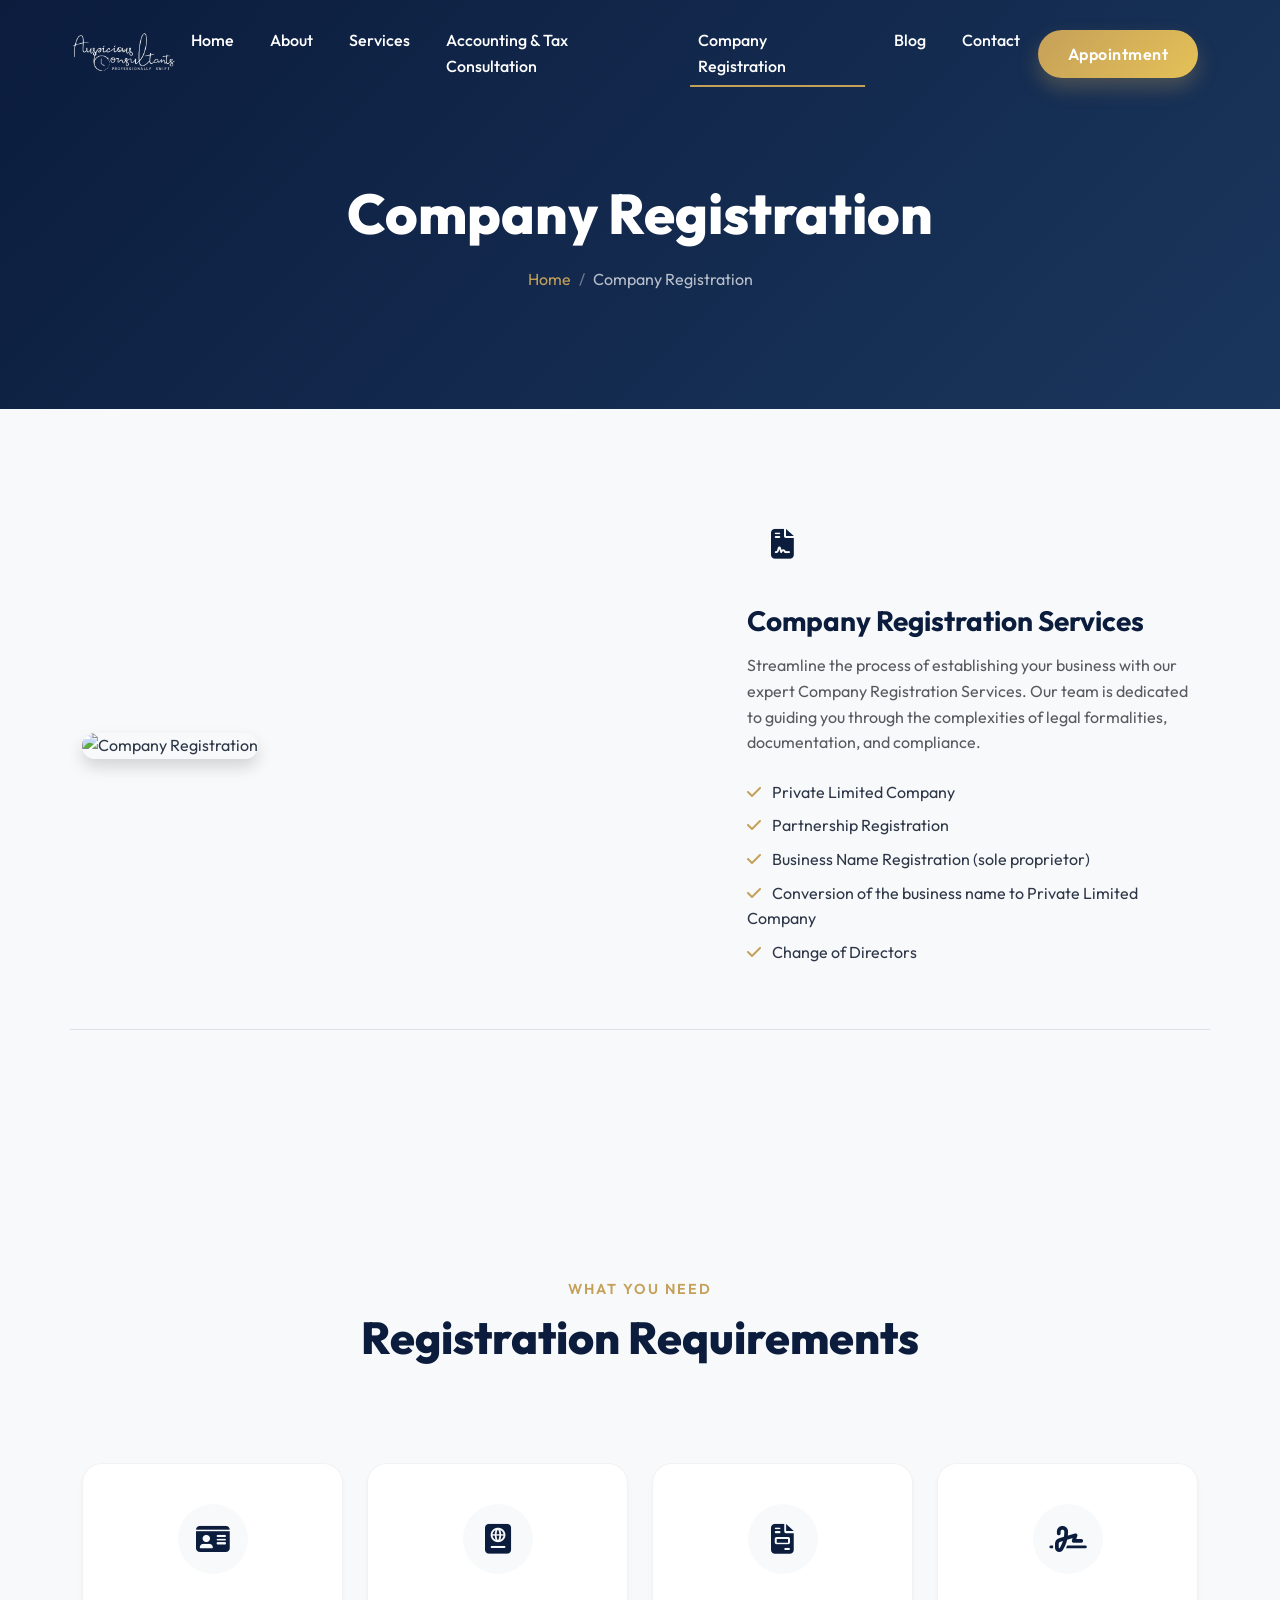
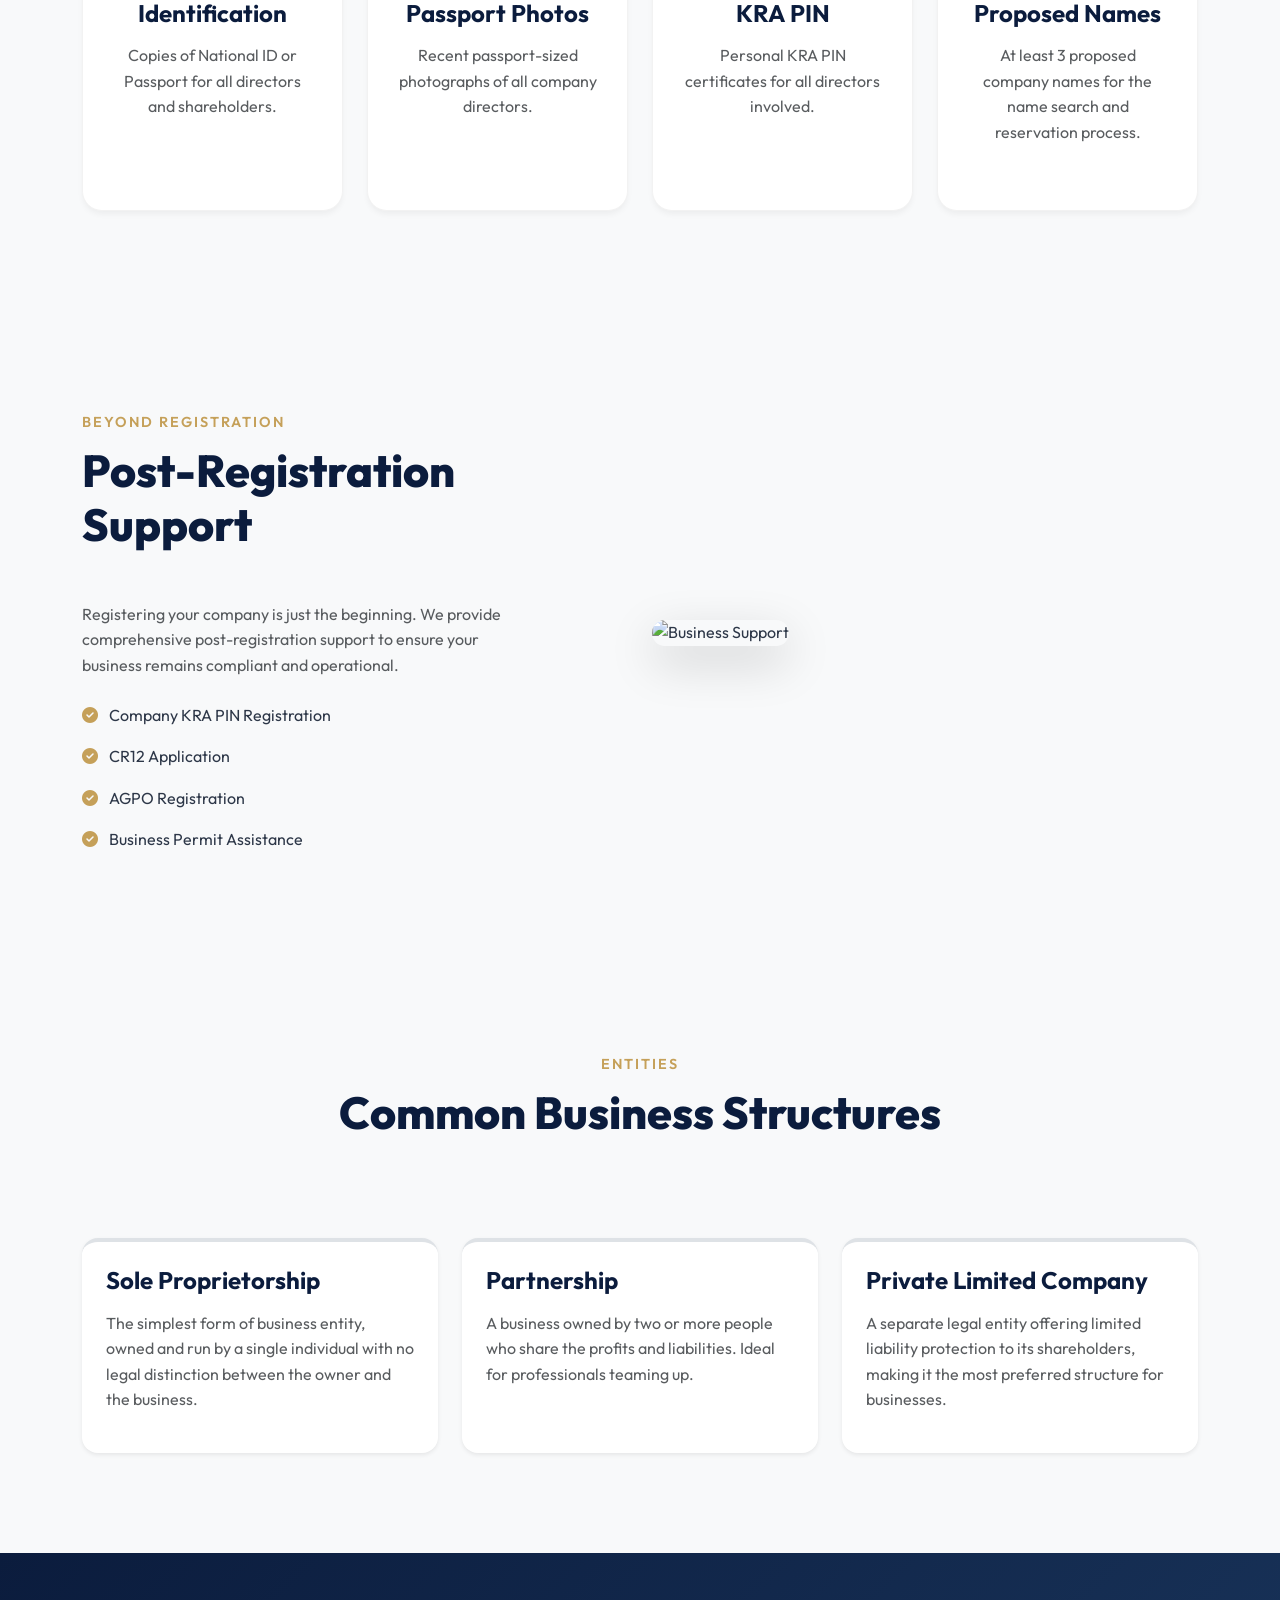
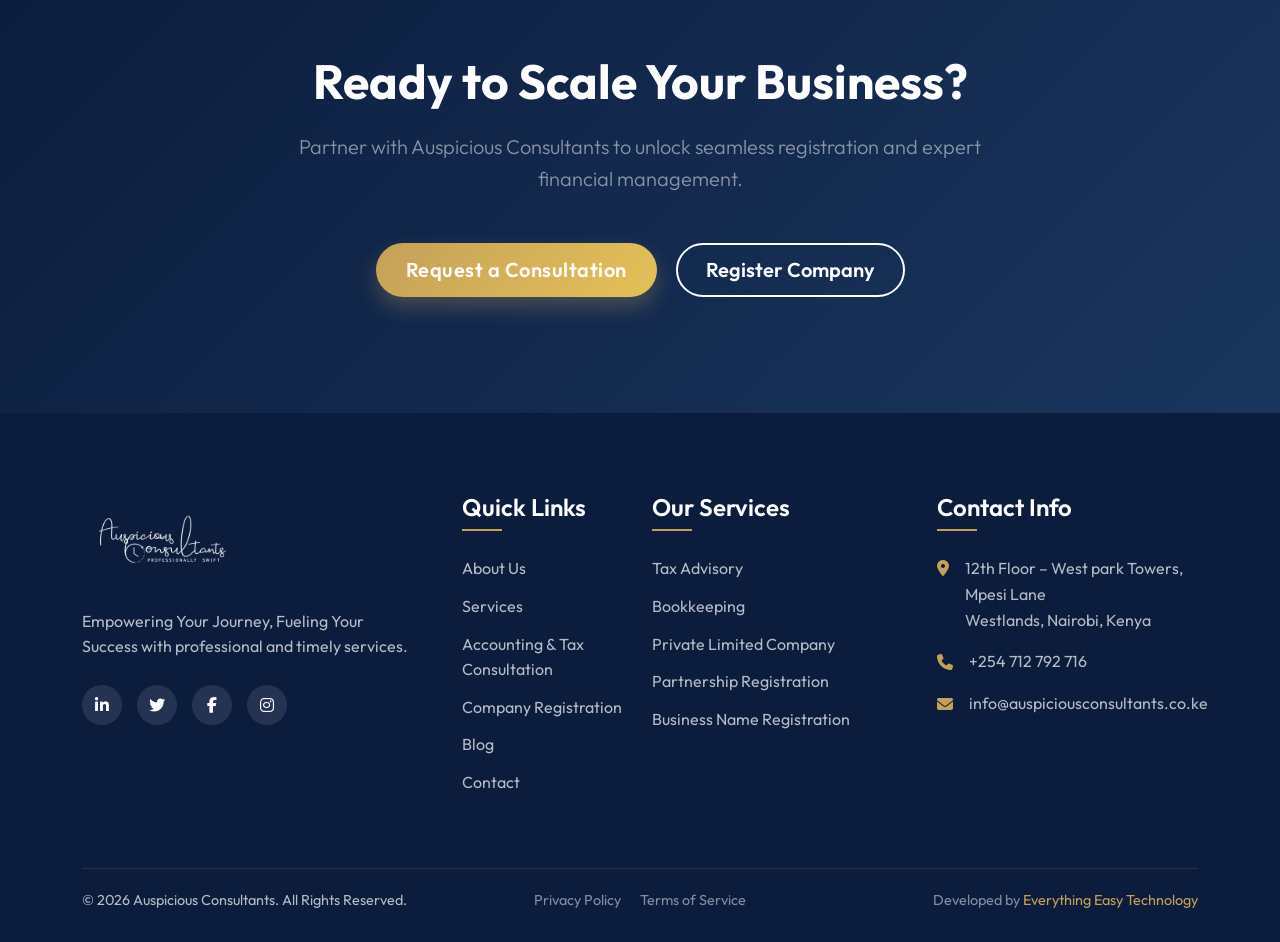
==== company-registration.html @ 60dd3db4 "first commit" ====
﻿<!DOCTYPE html>
<html lang="en">

<head>
    <meta charset="UTF-8">
    <meta name="viewport" content="width=device-width, initial-scale=1.0">
    <title>Company Registration | Auspicious Consultants</title>
    <link href="https://fonts.googleapis.com/css2?family=Outfit:wght@300;400;500;600;700;800&display=swap"
        rel="stylesheet">
    <link href="https://cdn.jsdelivr.net/npm/bootstrap@5.3.0/dist/css/bootstrap.min.css" rel="stylesheet">
    <link rel="stylesheet" href="https://cdnjs.cloudflare.com/ajax/libs/font-awesome/6.4.0/css/all.min.css">
    <link href="https://unpkg.com/aos@2.3.1/dist/aos.css" rel="stylesheet">
    <link rel="stylesheet" href="css/style.css">
</head>

<body>

    <div id="nav-placeholder"></div>

    <!-- Page Header -->
    <section class="page-header">
        <div class="container">
            <h1 data-aos="fade-up">Company Registration</h1>
            <nav aria-label="breadcrumb" data-aos="fade-up" data-aos-delay="100">
                <ol class="breadcrumb">
                    <li class="breadcrumb-item"><a href="index.html">Home</a></li>
                    <li class="breadcrumb-item active" aria-current="page">Company Registration</li>
                </ol>
            </nav>
        </div>
    </section>

    <!-- Registration Services -->
    <section class="section-padding">
        <div class="container">
            <div class="row align-items-center mb-5 pb-5 border-bottom" data-aos="fade-up">
                <div class="col-lg-6">
                    <img src="https://images.unsplash.com/photo-1450101499163-c8848c66ca85?auto=format&fit=crop&q=80&w=1000"
                        class="img-fluid rounded-4 shadow" alt="Company Registration">
                </div>
                <div class="col-lg-5 offset-lg-1 mt-4 mt-lg-0">
                    <div class="service-icon"><i class="fa-solid fa-file-contract"></i></div>
                    <h3 class="mb-3 text-primary-theme">Company Registration Services</h3>
                    <p class="text-muted">Streamline the process of establishing your business with our expert Company
                        Registration Services. Our team is dedicated to guiding you through the complexities of legal
                        formalities, documentation, and compliance.</p>
                    <ul class="list-unstyled mt-4">
                        <li class="mb-2"><i class="fa-solid fa-check text-accent me-2"></i> Private Limited Company</li>
                        <li class="mb-2"><i class="fa-solid fa-check text-accent me-2"></i> Partnership Registration
                        </li>
                        <li class="mb-2"><i class="fa-solid fa-check text-accent me-2"></i> Business Name Registration
                            (sole proprietor)</li>
                        <li class="mb-2"><i class="fa-solid fa-check text-accent me-2"></i> Conversion of the business
                            name to Private Limited Company</li>
                        <li class="mb-2"><i class="fa-solid fa-check text-accent me-2"></i> Change of Directors</li>
                    </ul>
                </div>
            </div>
        </div>
    </section>

    <!-- Registration Requirements -->
    <section class="section-padding bg-light-gray">
        <div class="container">
            <div class="row text-center mb-5" data-aos="fade-up">
                <div class="col-lg-8 mx-auto">
                    <div class="section-title text-center">
                        <span class="section-subtitle">What You Need</span>
                        <h2>Registration Requirements</h2>
                    </div>
                </div>
            </div>
            <div class="row g-4">
                <div class="col-lg-3 col-md-6" data-aos="fade-up" data-aos-delay="100">
                    <div class="service-card text-center">
                        <div class="service-icon mx-auto"><i class="fa-solid fa-id-card"></i></div>
                        <h4>Identification</h4>
                        <p class="text-muted">Copies of National ID or Passport for all directors and shareholders.</p>
                    </div>
                </div>
                <div class="col-lg-3 col-md-6" data-aos="fade-up" data-aos-delay="200">
                    <div class="service-card text-center">
                        <div class="service-icon mx-auto"><i class="fa-solid fa-passport"></i></div>
                        <h4>Passport Photos</h4>
                        <p class="text-muted">Recent passport-sized photographs of all company directors.</p>
                    </div>
                </div>
                <div class="col-lg-3 col-md-6" data-aos="fade-up" data-aos-delay="300">
                    <div class="service-card text-center">
                        <div class="service-icon mx-auto"><i class="fa-solid fa-file-invoice"></i></div>
                        <h4>KRA PIN</h4>
                        <p class="text-muted">Personal KRA PIN certificates for all directors involved.</p>
                    </div>
                </div>
                <div class="col-lg-3 col-md-6" data-aos="fade-up" data-aos-delay="400">
                    <div class="service-card text-center">
                        <div class="service-icon mx-auto"><i class="fa-solid fa-signature"></i></div>
                        <h4>Proposed Names</h4>
                        <p class="text-muted">At least 3 proposed company names for the name search and reservation
                            process.</p>
                    </div>
                </div>
            </div>
        </div>
    </section>

    <!-- Post Registration -->
    <section class="section-padding">
        <div class="container">
            <div class="row align-items-center">
                <div class="col-lg-5 mb-5 mb-lg-0" data-aos="fade-right">
                    <div class="section-title">
                        <span class="section-subtitle">Beyond Registration</span>
                        <h2>Post-Registration Support</h2>
                    </div>
                    <p class="text-muted mb-4">Registering your company is just the beginning. We provide comprehensive
                        post-registration support to ensure your business remains compliant and operational.</p>
                    <ul class="list-unstyled mb-0">
                        <li class="mb-3"><i class="fa-solid fa-check-circle text-accent me-2"></i> Company KRA PIN
                            Registration</li>
                        <li class="mb-3"><i class="fa-solid fa-check-circle text-accent me-2"></i> CR12 Application</li>
                        <li class="mb-3"><i class="fa-solid fa-check-circle text-accent me-2"></i> AGPO Registration
                        </li>
                        <li><i class="fa-solid fa-check-circle text-accent me-2"></i> Business Permit Assistance</li>
                    </ul>
                </div>
                <div class="col-lg-6 offset-lg-1" data-aos="fade-left">
                    <img src="https://images.unsplash.com/photo-1556761175-5973dc0f32e7?auto=format&fit=crop&q=80&w=1000"
                        class="img-fluid rounded-4 shadow-lg" alt="Business Support">
                </div>
            </div>
        </div>
    </section>

    <!-- Business Types -->
    <section class="section-padding bg-light-gray">
        <div class="container">
            <div class="row align-items-center mb-5" data-aos="fade-up">
                <div class="col-lg-8 mx-auto text-center">
                    <div class="section-title">
                        <span class="section-subtitle">Entities</span>
                        <h2>Common Business Structures</h2>
                    </div>
                </div>
            </div>
            <div class="row g-4">
                <div class="col-lg-4 col-md-6" data-aos="fade-up" data-aos-delay="100">
                    <div class="bg-white p-4 rounded-4 shadow-sm h-100 border-top border-4 border-premium">
                        <h4 class="mb-3">Sole Proprietorship</h4>
                        <p class="text-muted">The simplest form of business entity, owned and run by a single individual
                            with no legal distinction between the owner and the business.</p>
                    </div>
                </div>
                <div class="col-lg-4 col-md-6" data-aos="fade-up" data-aos-delay="200">
                    <div class="bg-white p-4 rounded-4 shadow-sm h-100 border-top border-4 border-premium">
                        <h4 class="mb-3">Partnership</h4>
                        <p class="text-muted">A business owned by two or more people who share the profits and
                            liabilities. Ideal for professionals teaming up.</p>
                    </div>
                </div>
                <div class="col-lg-4 col-md-6" data-aos="fade-up" data-aos-delay="300">
                    <div class="bg-white p-4 rounded-4 shadow-sm h-100 border-top border-4 border-premium">
                        <h4 class="mb-3">Private Limited Company</h4>
                        <p class="text-muted">A separate legal entity offering limited liability protection to its
                            shareholders, making it the most preferred structure for businesses.</p>
                    </div>
                </div>
            </div>
        </div>
    </section>

    <!-- Call to Action -->
    <section class="cta-section">
        <div class="container">
            <div class="row justify-content-center">
                <div class="col-lg-8 text-center cta-content" data-aos="zoom-in">
                    <h2>Ready to Scale Your Business?</h2>
                    <p class="lead mb-5 text-white-50">Partner with Auspicious Consultants to unlock seamless
                        registration and expert financial management.</p>
                    <a href="contact.html" class="btn btn-premium btn-lg me-3 mb-3">Request a Consultation</a>
                    <a href="company-registration.html"
                        class="btn btn-outline-premium text-white border-white btn-lg mb-3">Register Company</a>
                </div>
            </div>
        </div>
    </section>

    <div id="footer-placeholder"></div>

    <script src="https://cdn.jsdelivr.net/npm/bootstrap@5.3.0/dist/js/bootstrap.bundle.min.js"></script>
    <script src="https://unpkg.com/aos@2.3.1/dist/aos.js"></script>
    <script src="js/main.js"></script>
</body>

</html>
---- css/style.css ----
:root {
  --primary-color: #0b1c3d; /* Deep Navy Blue */
  --secondary-color: #1a365d;
  --accent-color: #c5a059; /* Premium Gold */
  --accent-hover: #d4af37;
  --text-dark: #2d3748;
  --text-light: #718096;
  --bg-light: #f8f9fa; /* Soft Gray */
  --white: #ffffff;
  --glass-bg: rgba(255, 255, 255, 0.1);
  --glass-border: rgba(255, 255, 255, 0.2);
  --shadow-sm: 0 4px 6px -1px rgba(0, 0, 0, 0.05);
  --shadow-md: 0 10px 25px -5px rgba(0, 0, 0, 0.1);
  --shadow-lg: 0 25px 50px -12px rgba(0, 0, 0, 0.15);
  --transition: all 0.3s cubic-bezier(0.25, 0.8, 0.25, 1);
  --gradient-gold: linear-gradient(135deg, #c5a059 0%, #e5c158 100%);
  --gradient-dark: linear-gradient(135deg, #0b1c3d 0%, #1a365d 100%);
}

body,
html {
  font-family: "Outfit", sans-serif;
  color: var(--text-dark);
  background-color: var(--bg-light);
  line-height: 1.6;
  overflow-x: hidden !important;
  width: 100%;
  position: relative;
}

h1,
h2,
h3,
h4,
h5,
h6 {
  font-weight: 700;
  color: var(--primary-color);
  margin-bottom: 1rem;
}

a {
  text-decoration: none;
  color: var(--primary-color);
  transition: var(--transition);
}

a:hover {
  color: var(--accent-color);
}

/* Utilities */
.text-primary-theme {
  color: var(--primary-color) !important;
}
.text-accent {
  color: var(--accent-color) !important;
}
.bg-primary-theme {
  background-color: var(--primary-color) !important;
}
.bg-accent {
  background-color: var(--accent-color) !important;
}
.bg-light-gray {
  background-color: var(--bg-light) !important;
}
.section-padding {
  padding: 100px 0;
}

/* Buttons */
.btn-premium {
  background: var(--gradient-gold);
  color: var(--white);
  border: none;
  padding: 12px 30px;
  border-radius: 50px;
  font-weight: 600;
  letter-spacing: 0.5px;
  transition: var(--transition);
  box-shadow: 0 10px 20px rgba(197, 160, 89, 0.3);
  position: relative;
  overflow: hidden;
  z-index: 1;
}

.btn-premium::before {
  content: "";
  position: absolute;
  top: 0;
  left: 0;
  right: 0;
  bottom: 0;
  background: linear-gradient(135deg, #e5c158 0%, #c5a059 100%);
  z-index: -1;
  transition: opacity 0.3s ease;
  opacity: 0;
}

.btn-premium:hover {
  color: var(--white);
  transform: translateY(-3px);
  box-shadow: 0 15px 25px rgba(197, 160, 89, 0.4);
}

.btn-premium:hover::before {
  opacity: 1;
}

.btn-outline-premium {
  background: transparent;
  color: var(--primary-color);
  border: 2px solid var(--accent-color);
  padding: 10px 28px;
  border-radius: 50px;
  font-weight: 600;
  transition: var(--transition);
}

.btn-outline-premium:hover {
  background: var(--accent-color);
  color: var(--white);
  transform: translateY(-3px);
}

/* Navbar */
.navbar {
  transition: var(--transition);
  padding: 20px 0;
  background: transparent;
  z-index: 1030;
}

.navbar.scrolled {
  background: rgba(255, 255, 255, 0.95);
  padding: 5px 0;
  box-shadow: var(--shadow-sm);
}

.navbar-brand {
  font-size: 1.8rem;
  font-weight: 800;
  color: var(--white) !important;
  letter-spacing: 1px;
}

.navbar.scrolled .navbar-brand {
  color: var(--primary-color) !important;
}

.navbar-brand span {
  color: var(--accent-color);
}

.navbar-logo.logo-white {
  transform: scale(1.6);
}

/* Mobile Navbar - Remove scaling */
@media (max-width: 991px) {
  .navbar-logo.logo-white {
    transform: scale(1);
  }

  .navbar {
    padding: 1px 0;
  }

  .offcanvas-body {
    overflow-y: auto;
    min-height: 100svh;
  }
}

.nav-link {
  color: var(--white) !important;
  font-weight: 500;
  margin: 0 10px;
  position: relative;
}

.navbar.scrolled .nav-link {
  color: var(--primary-color) !important;
}

.nav-link::after {
  content: "";
  position: absolute;
  width: 0;
  height: 2px;
  bottom: 0;
  left: 50%;
  background-color: var(--accent-color);
  transition: all 0.3s ease;
  transform: translateX(-50%);
}

.nav-link:hover::after,
.nav-link.active::after {
  width: 100%;
}

.navbar.scrolled .nav-link:hover,
.navbar.scrolled .nav-link.active {
  color: var(--accent-color) !important;
}

/* Hero Section */
.hero {
  position: relative;
  height: 100vh;
  min-height: 800px;
  background: var(--gradient-dark);
  display: flex;
  align-items: center;
  overflow: hidden;
  color: var(--white);
}

.hero::after {
  content: "";
  position: absolute;
  top: 0;
  right: 0;
  bottom: 0;
  left: 0;
  background: url("https://images.unsplash.com/photo-1497366216548-37526070297c?auto=format&fit=crop&q=80&w=1920")
    center/cover no-repeat;
  opacity: 0.15;
  mix-blend-mode: luminosity;
}

.hero-content {
  position: relative;
  z-index: 2;
}

.hero-subtitle {
  color: var(--accent-color);
  font-weight: 600;
  letter-spacing: 2px;
  text-transform: uppercase;
  margin-bottom: 20px;
  display: inline-block;
}

.hero-title {
  font-size: 4.5rem;
  font-weight: 800;
  line-height: 1.1;
  margin-bottom: 30px;
  color: var(--white);
}

.hero-text {
  font-size: 1.2rem;
  color: rgba(255, 255, 255, 0.8);
  margin-bottom: 40px;
  max-width: 500px;
}

/* Hero Right Side - Glassmorphism cards */
.hero-visual {
  position: relative;
  z-index: 2;
  height: 500px;
  display: flex;
  align-items: center;
  justify-content: center;
  /* background: red; */
}

.glass-card {
  background: var(--glass-bg);
  backdrop-filter: blur(12px);
  -webkit-backdrop-filter: blur(12px);
  border: 1px solid var(--glass-border);
  border-radius: 24px;
  padding: 30px;
  box-shadow: 0 30px 60px rgba(0, 0, 0, 0.3);
  position: absolute;
  transition: transform 0.5s ease;
}

.glass-card:hover {
  transform: translateY(-10px);
}

.gc-1 {
  top: 10%;
  left: 0;
  width: 280px;
  animation: float 6s ease-in-out infinite;
}

.gc-2 {
  bottom: 0%;
  right: 60%;
  width: 250px;
  animation: float 8s ease-in-out infinite alternate;
}

.gc-3 {
  top: 40%;
  left: 40%;
  width: 320px;
  z-index: 3;
  animation: float 7s ease-in-out infinite reverse;
}

.glass-icon {
  width: 60px;
  height: 60px;
  background: rgba(255, 255, 255, 0.15);
  border-radius: 50%;
  display: flex;
  align-items: center;
  justify-content: center;
  font-size: 24px;
  color: var(--accent-color);
  margin-bottom: 20px;
}

@keyframes float {
  0% {
    transform: translateY(0px);
  }
  50% {
    transform: translateY(-20px);
  }
  100% {
    transform: translateY(0px);
  }
}

.hover-lift {
  transition: transform 0.3s ease;
}

.hover-lift:hover {
  transform: translateY(-10px);
}

/* Section Titles */
.section-title {
  position: relative;
  margin-bottom: 50px;
}

.section-subtitle {
  color: var(--accent-color);
  font-weight: 600;
  text-transform: uppercase;
  letter-spacing: 2px;
  margin-bottom: 10px;
  display: block;
  font-size: 0.9rem;
}

.section-title h2 {
  font-size: 2.8rem;
  font-weight: 800;
  color: var(--primary-color);
}

/* Companies Slider */
.trusted-by {
  background: var(--white);
  padding: 60px 0;
  border-bottom: 1px solid rgba(0, 0, 0, 0.05);
}

.logo-slider {
  display: flex;
  align-items: center;
  justify-content: space-between;
  opacity: 0.6;
  filter: grayscale(100%);
  transition: var(--transition);
}

.logo-slider:hover {
  opacity: 1;
  filter: grayscale(0%);
}

.logo-slider img {
  max-height: 40px;
  width: auto;
  margin: 0 20px;
  transition: all 0.3s ease;
}

.logo-slider img:hover {
  transform: scale(1.1);
  filter: grayscale(0%);
  opacity: 1;
}

/* About Section */
.about-image {
  position: relative;
  border-radius: 20px;
  overflow: hidden;
  box-shadow: var(--shadow-lg);
}

.about-image img {
  width: 100%;
  display: block;
  transition: transform 0.5s ease;
}

.about-image:hover img {
  transform: scale(1.05);
}

.experience-badge {
  position: absolute;
  bottom: -30px;
  right: -30px;
  background: var(--gradient-gold);
  color: var(--white);
  padding: 40px;
  border-radius: 50%;
  text-align: center;
  box-shadow: 0 15px 30px rgba(197, 160, 89, 0.4);
  z-index: 2;
  width: 180px;
  height: 180px;
  display: flex;
  flex-direction: column;
  justify-content: center;
  align-items: center;
}

.experience-badge h3 {
  font-size: 3rem;
  font-weight: 800;
  color: var(--white);
  margin: 0;
  line-height: 1;
}

.experience-badge p {
  font-size: 1rem;
  font-weight: 600;
  margin: 0;
  text-transform: uppercase;
  letter-spacing: 1px;
}

/* Services */
.service-card {
  background: var(--white);
  border-radius: 20px;
  padding: 40px 30px;
  box-shadow: var(--shadow-sm);
  transition: var(--transition);
  position: relative;
  z-index: 1;
  overflow: hidden;
  height: 100%;
  border: 1px solid rgba(0, 0, 0, 0.05);
}

.service-card::before {
  content: "";
  position: absolute;
  top: 0;
  left: 0;
  right: 0;
  height: 4px;
  background: var(--gradient-gold);
  transform: scaleX(0);
  transform-origin: left;
  transition: transform 0.4s ease;
}

.service-card:hover {
  transform: translateY(-10px);
  box-shadow: var(--shadow-lg);
}

.service-card:hover::before {
  transform: scaleX(1);
}

.service-icon {
  width: 70px;
  height: 70px;
  background: var(--bg-light);
  border-radius: 50%;
  display: flex;
  align-items: center;
  justify-content: center;
  font-size: 30px;
  color: var(--primary-color);
  margin-bottom: 25px;
  transition: var(--transition);
}

.service-card:hover .service-icon {
  background: var(--primary-color);
  color: var(--white);
}

.service-card h4 {
  font-weight: 700;
  margin-bottom: 15px;
}

.service-card p {
  color: var(--text-light);
  margin-bottom: 25px;
}

.service-link {
  color: var(--accent-color);
  font-weight: 600;
  display: inline-flex;
  align-items: center;
}

.service-link i {
  margin-left: 5px;
  transition: transform 0.3s ease;
}

.service-card:hover .service-link i {
  transform: translateX(5px);
}

/* Industries Section */
.industry-card {
  position: relative;
  border-radius: 20px;
  overflow: hidden;
  height: 300px;
  margin-bottom: 30px;
  box-shadow: var(--shadow-md);
}

.industry-card img {
  width: 100%;
  height: 100%;
  object-fit: cover;
  transition: transform 0.7s ease;
}

.industry-overlay {
  position: absolute;
  top: 0;
  left: 0;
  right: 0;
  bottom: 0;
  background: linear-gradient(
    to top,
    rgba(11, 28, 61, 0.9) 0%,
    rgba(11, 28, 61, 0.2) 100%
  );
  display: flex;
  flex-direction: column;
  justify-content: flex-end;
  padding: 30px;
  color: var(--white);
  transition: var(--transition);
}

.industry-card:hover img {
  transform: scale(1.1);
}

.industry-card:hover .industry-overlay {
  background: linear-gradient(
    to top,
    rgba(11, 28, 61, 0.95) 0%,
    rgba(197, 160, 89, 0.6) 100%
  );
}

.industry-overlay h4 {
  color: var(--white);
  margin-bottom: 5px;
  transform: translateY(10px);
  transition: all 0.4s ease;
}

.industry-overlay i {
  font-size: 30px;
  color: var(--accent-color);
  margin-bottom: 15px;
  opacity: 0;
  transform: translateY(20px);
  transition: all 0.4s ease 0.1s;
}

.industry-card:hover .industry-overlay h4 {
  transform: translateY(0);
}

.industry-card:hover .industry-overlay i {
  opacity: 1;
  transform: translateY(0);
}

/* Countries Section */
.country-card {
  background: var(--white);
  border-radius: 20px;
  overflow: hidden;
  box-shadow: var(--shadow-sm);
  transition: var(--transition);
  text-align: center;
  padding: 40px 20px;
  margin-bottom: 30px;
}

.country-card:hover {
  transform: translateY(-10px);
  box-shadow: var(--shadow-md);
  border-color: var(--accent-color);
}

.country-flag {
  width: 80px;
  height: 80px;
  border-radius: 50%;
  object-fit: cover;
  margin: 0 auto 20px;
  border: 3px solid var(--bg-light);
  box-shadow: 0 5px 15px rgba(0, 0, 0, 0.1);
  transition: transform 0.4s ease;
}

.country-card:hover .country-flag {
  transform: scale(1.1);
  border-color: var(--accent-color);
}

/* Timeline */
.timeline {
  position: relative;
  max-width: 1200px;
  margin: 0 auto;
  display: flex;
  justify-content: space-between;
}

.timeline::before {
  content: "";
  position: absolute;
  top: 40px;
  left: 0;
  width: 100%;
  height: 4px;
  background: var(--bg-light);
  z-index: 1;
}

.timeline-step {
  position: relative;
  z-index: 2;
  width: 16%;
  text-align: center;
}

.timeline-icon {
  width: 80px;
  height: 80px;
  background: var(--white);
  border: 4px solid var(--primary-color);
  border-radius: 50%;
  display: flex;
  align-items: center;
  justify-content: center;
  font-size: 30px;
  color: var(--primary-color);
  margin: 0 auto 20px;
  transition: var(--transition);
  box-shadow: var(--shadow-md);
}

.timeline-step:hover .timeline-icon {
  background: var(--primary-color);
  color: var(--white);
  border-color: var(--accent-color);
  transform: scale(1.1);
}

.timeline-content h5 {
  font-weight: 700;
  margin-bottom: 10px;
}

.timeline-content p {
  font-size: 0.9rem;
  color: var(--text-light);
}

/* Featured Jobs */
.job-card {
  background: var(--white);
  border-radius: 15px;
  padding: 30px;
  box-shadow: var(--shadow-sm);
  transition: var(--transition);
  border-left: 4px solid transparent;
}

.job-card:hover {
  transform: translateX(10px);
  box-shadow: var(--shadow-md);
  border-left-color: var(--accent-color);
}

.job-title {
  font-size: 1.4rem;
  font-weight: 700;
  margin-bottom: 15px;
  color: var(--primary-color);
}

.job-meta {
  display: flex;
  flex-wrap: wrap;
  gap: 15px;
  margin-bottom: 20px;
}

.job-meta span {
  display: flex;
  align-items: center;
  color: var(--text-light);
  font-size: 0.9rem;
}

.job-meta i {
  color: var(--accent-color);
  margin-right: 8px;
}

/* Why Choose Us */
.feature-card {
  text-align: center;
  padding: 40px 20px;
  background: var(--white);
  border-radius: 20px;
  box-shadow: var(--shadow-sm);
  transition: var(--transition);
}

.feature-card:hover {
  transform: translateY(-10px);
  box-shadow: var(--shadow-md);
}

.feature-icon {
  width: 80px;
  height: 80px;
  background: rgba(197, 160, 89, 0.1);
  border-radius: 50%;
  display: flex;
  align-items: center;
  justify-content: center;
  font-size: 35px;
  color: var(--accent-color);
  margin: 0 auto 20px;
  transition: var(--transition);
}

.feature-card:hover .feature-icon {
  background: var(--accent-color);
  color: var(--white);
  transform: rotateY(180deg);
}

/* CTA Section */
.cta-section {
  background: var(--gradient-dark);
  padding: 100px 0;
  position: relative;
  overflow: hidden;
  color: var(--white);
}

.cta-section::after {
  content: "";
  position: absolute;
  top: 0;
  left: 0;
  right: 0;
  bottom: 0;
  background: url("https://images.unsplash.com/photo-1497366216548-37526070297c?auto=format&fit=crop&q=80&w=1920")
    center/cover no-repeat;
  opacity: 0.1;
  mix-blend-mode: overlay;
}

.cta-content {
  position: relative;
  z-index: 2;
  text-align: center;
}

.cta-content h2 {
  color: var(--white);
  font-size: 3rem;
  margin-bottom: 20px;
}

/* Footer */
.footer {
  background: var(--primary-color);
  color: rgba(255, 255, 255, 0.7);
  padding: 80px 0 30px;
  position: relative;
}

.footer-logo {
  font-size: 2rem;
  font-weight: 800;
  color: var(--white) !important;
  margin-bottom: 20px;
  display: inline-block;
}

.footer-logo span {
  color: var(--accent-color);
}

.footer-widget h4 {
  color: var(--white);
  font-weight: 600;
  margin-bottom: 25px;
  position: relative;
  padding-bottom: 10px;
}

.footer-widget h4::after {
  content: "";
  position: absolute;
  left: 0;
  bottom: 0;
  width: 40px;
  height: 2px;
  background: var(--accent-color);
}

.footer-links {
  list-style: none;
  padding: 0;
  margin: 0;
}

.footer-links li {
  margin-bottom: 12px;
}

.footer-links a {
  color: rgba(255, 255, 255, 0.7);
  transition: var(--transition);
}

.footer-links a:hover {
  color: var(--accent-color);
  padding-left: 5px;
}

.social-icons {
  display: flex;
  gap: 15px;
  margin-top: 25px;
}

.social-icons a {
  width: 40px;
  height: 40px;
  background: rgba(255, 255, 255, 0.1);
  display: flex;
  align-items: center;
  justify-content: center;
  border-radius: 50%;
  color: var(--white);
  transition: var(--transition);
}

.social-icons a:hover {
  background: var(--accent-color);
  transform: translateY(-3px);
}

.footer-bottom {
  margin-top: 60px;
  padding-top: 20px;
  border-top: 1px solid rgba(255, 255, 255, 0.1);
  text-align: center;
  font-size: 0.9rem;
}

/* Floating Elements */
.scroll-top {
  position: fixed;
  bottom: 30px;
  right: 30px;
  width: 50px;
  height: 50px;
  background: var(--accent-color);
  color: var(--white);
  border-radius: 50%;
  display: flex;
  align-items: center;
  justify-content: center;
  font-size: 20px;
  box-shadow: var(--shadow-md);
  cursor: pointer;
  opacity: 0;
  visibility: hidden;
  transition: var(--transition);
  z-index: 999;
}

.scroll-top.active {
  opacity: 1;
  visibility: visible;
}

.scroll-top:hover {
  background: var(--primary-color);
  transform: translateY(-5px);
  color: var(--white);
}

.whatsapp-float {
  position: fixed;
  bottom: 90px;
  right: 30px;
  width: 60px;
  height: 60px;
  background: #25d366;
  color: var(--white);
  border-radius: 50%;
  display: flex;
  align-items: center;
  justify-content: center;
  font-size: 35px;
  box-shadow: var(--shadow-md);
  z-index: 999;
  transition: var(--transition);
}

.whatsapp-float:hover {
  transform: scale(1.1);
  color: var(--white);
}

/* Page Headers */
.page-header {
  padding: 180px 0 100px;
  background: var(--gradient-dark);
  text-align: center;
  color: var(--white);
  position: relative;
}

.page-header h1 {
  color: var(--white);
  font-size: 3.5rem;
  font-weight: 800;
  margin-bottom: 20px;
}

.breadcrumb {
  justify-content: center;
  background: transparent;
  padding: 0;
}

.breadcrumb-item a {
  color: var(--accent-color);
}

.breadcrumb-item.active {
  color: rgba(255, 255, 255, 0.7);
}

.breadcrumb-item + .breadcrumb-item::before {
  color: rgba(255, 255, 255, 0.4);
}

/* Forms */
.form-floating > label {
  color: var(--text-light);
}

.form-control:focus {
  border-color: var(--accent-color);
  box-shadow: 0 0 0 0.25rem rgba(197, 160, 89, 0.25);
}

/* Responsive Overrides */
@media (max-width: 1199.98px) {
  .hero-title {
    font-size: 3.5rem;
  }
}

@media (max-width: 991.98px) {
  .hero-title {
    font-size: 3rem;
  }
  .timeline {
    flex-direction: column;
  }
  .timeline::before {
    left: 40px;
    top: 0;
    width: 4px;
    height: 100%;
  }
  .timeline-step {
    width: 100%;
    display: flex;
    text-align: left;
    margin-bottom: 30px;
  }
  .timeline-icon {
    margin: 0 20px 0 0;
    flex-shrink: 0;
  }
  .experience-badge {
    bottom: -20px;
    right: -10px;
    width: 120px;
    height: 120px;
    padding: 20px;
  }
  .experience-badge h3 {
    font-size: 2rem;
  }
  .experience-badge p {
    font-size: 0.8rem;
  }

  /* Navbar Mobile */
  .navbar {
    max-width: 100%;
    overflow-x: hidden;
  }
  .navbar-brand {
    max-width: 70%;
  }
  .navbar-collapse {
    background: var(--primary-color);
    padding: 20px;
    border-radius: 10px;
    margin-top: 15px;
    box-shadow: var(--shadow-lg);
    width: 100%;
    box-sizing: border-box;
  }
  .navbar.scrolled .navbar-collapse {
    background: var(--white);
    border: 1px solid rgba(0, 0, 0, 0.05);
  }
  .navbar.scrolled .nav-link {
    color: var(--primary-color) !important;
  }
  .navbar.scrolled .nav-link:hover,
  .navbar.scrolled .nav-link.active {
    color: var(--accent-color) !important;
  }
  .navbar-toggler {
    background: rgba(255, 255, 255, 0.1);
    border: 1px solid rgba(255, 255, 255, 0.2);
    padding: 8px 12px;
  }
  .navbar.scrolled .navbar-toggler {
    background: var(--bg-light);
    border-color: rgba(0, 0, 0, 0.1);
  }
  /* Fix toggler icon colors */
  .navbar-dark .navbar-toggler-icon {
    filter: invert(1) brightness(100);
  }
  .navbar-light .navbar-toggler-icon {
    filter: none;
  }
  .nav-link::after {
    display: none; /* Hide hover underline on mobile */
  }
  .navbar-nav {
    margin-bottom: 15px;
  }

  /* Offcanvas specific overrides */
  .navbar .offcanvas .nav-link,
  .navbar.scrolled .offcanvas .nav-link {
    color: var(--white) !important;
  }
  .navbar .offcanvas .nav-link:hover,
  .navbar.scrolled .offcanvas .nav-link:hover,
  .navbar .offcanvas .nav-link.active,
  .navbar.scrolled .offcanvas .nav-link.active {
    color: var(--accent-color) !important;
  }

  .page-header {
    padding: 150px 0 80px;
  }
  .page-header h1 {
    font-size: 2.8rem;
  }
}

@media (max-width: 767.98px) {
  .section-padding {
    padding: 60px 0;
  }
  .hero {
    text-align: center;
    min-height: 100vh;
  }
  .hero-title {
    font-size: 2.5rem;
  }
  .hero-text {
    margin: 0 auto 30px;
    font-size: 1.1rem;
  }
  .hero-visual {
    display: none;
  }
  .section-title h2 {
    font-size: 2rem;
  }
  .section-title {
    margin-bottom: 30px;
  }

  .hero .d-flex.gap-3 {
    flex-direction: column;
    align-items: center;
  }
  .hero .d-flex.gap-3 .btn {
    width: 100%;
    max-width: 300px;
  }

  .page-header {
    padding: 120px 0 60px;
  }
  .page-header h1 {
    font-size: 2.2rem;
  }

  .cta-section h2 {
    font-size: 2rem;
  }
  .cta-section .btn {
    width: 100%;
    margin-bottom: 15px;
  }

  .footer {
    padding: 60px 0 30px;
    text-align: center;
  }
  .footer-widget h4::after {
    left: 50%;
    transform: translateX(-50%);
  }
  .social-icons {
    justify-content: center;
  }
  .footer-links li.d-flex {
    flex-direction: column;
    align-items: center !important;
  }
  .footer-links li.d-flex i {
    margin-right: 0 !important;
    margin-bottom: 10px;
  }
  .footer-bottom .row > div {
    text-align: center !important;
    margin-bottom: 10px;
  }

  /* Blog Post Padding Override */
  .bg-white.p-5 {
    padding: 2rem !important;
  }
}
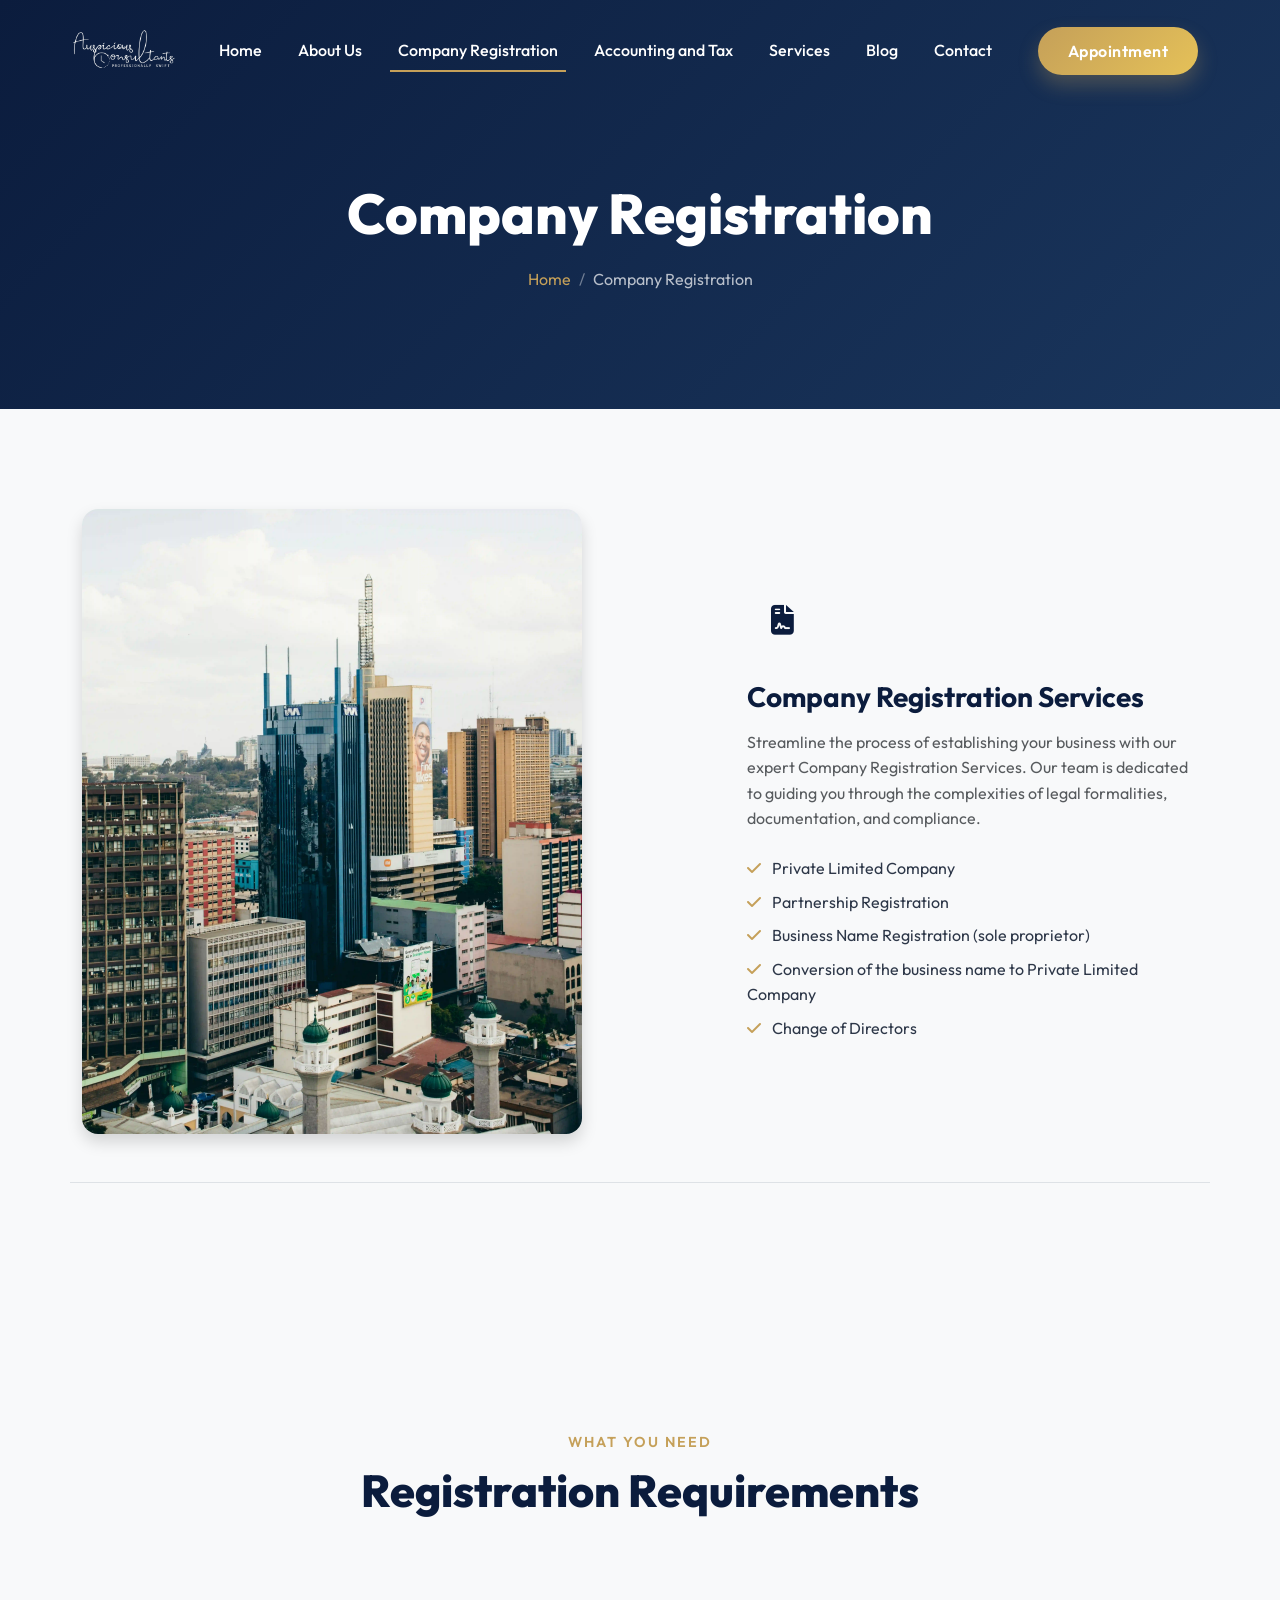
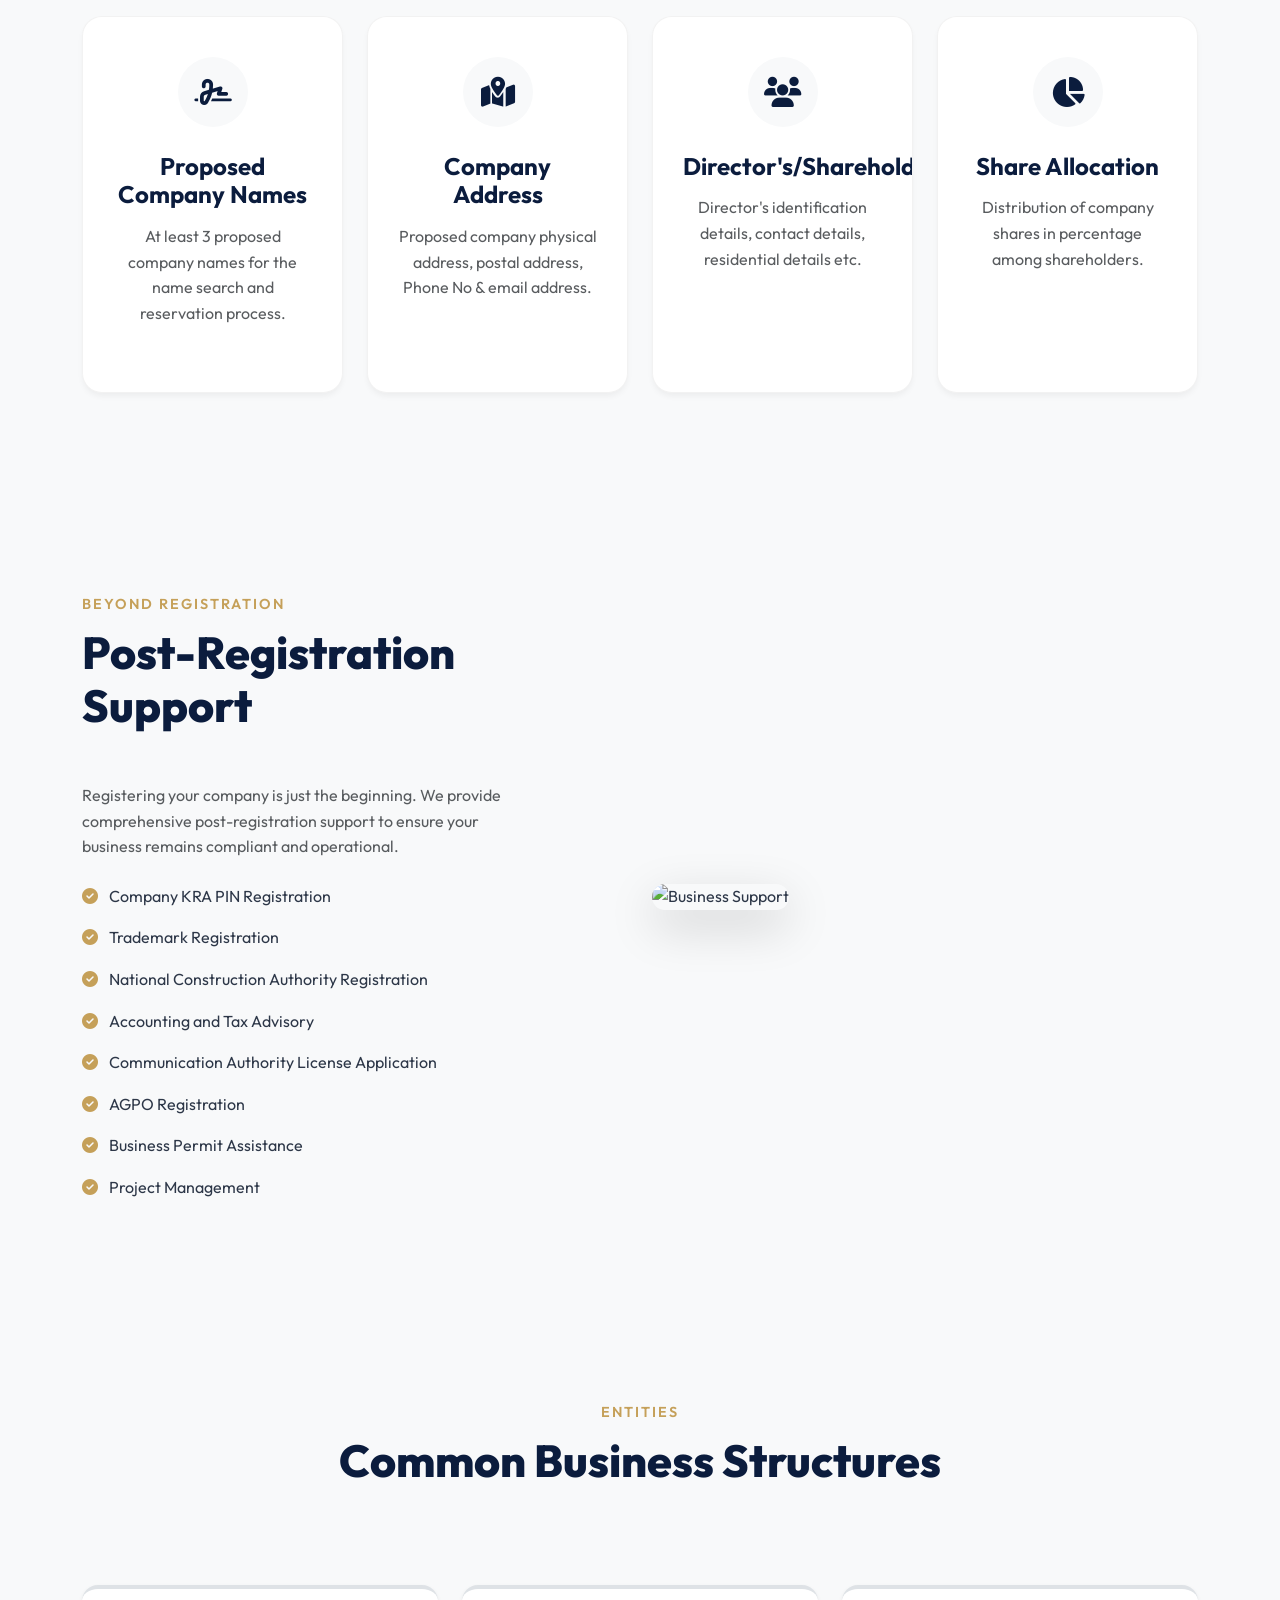
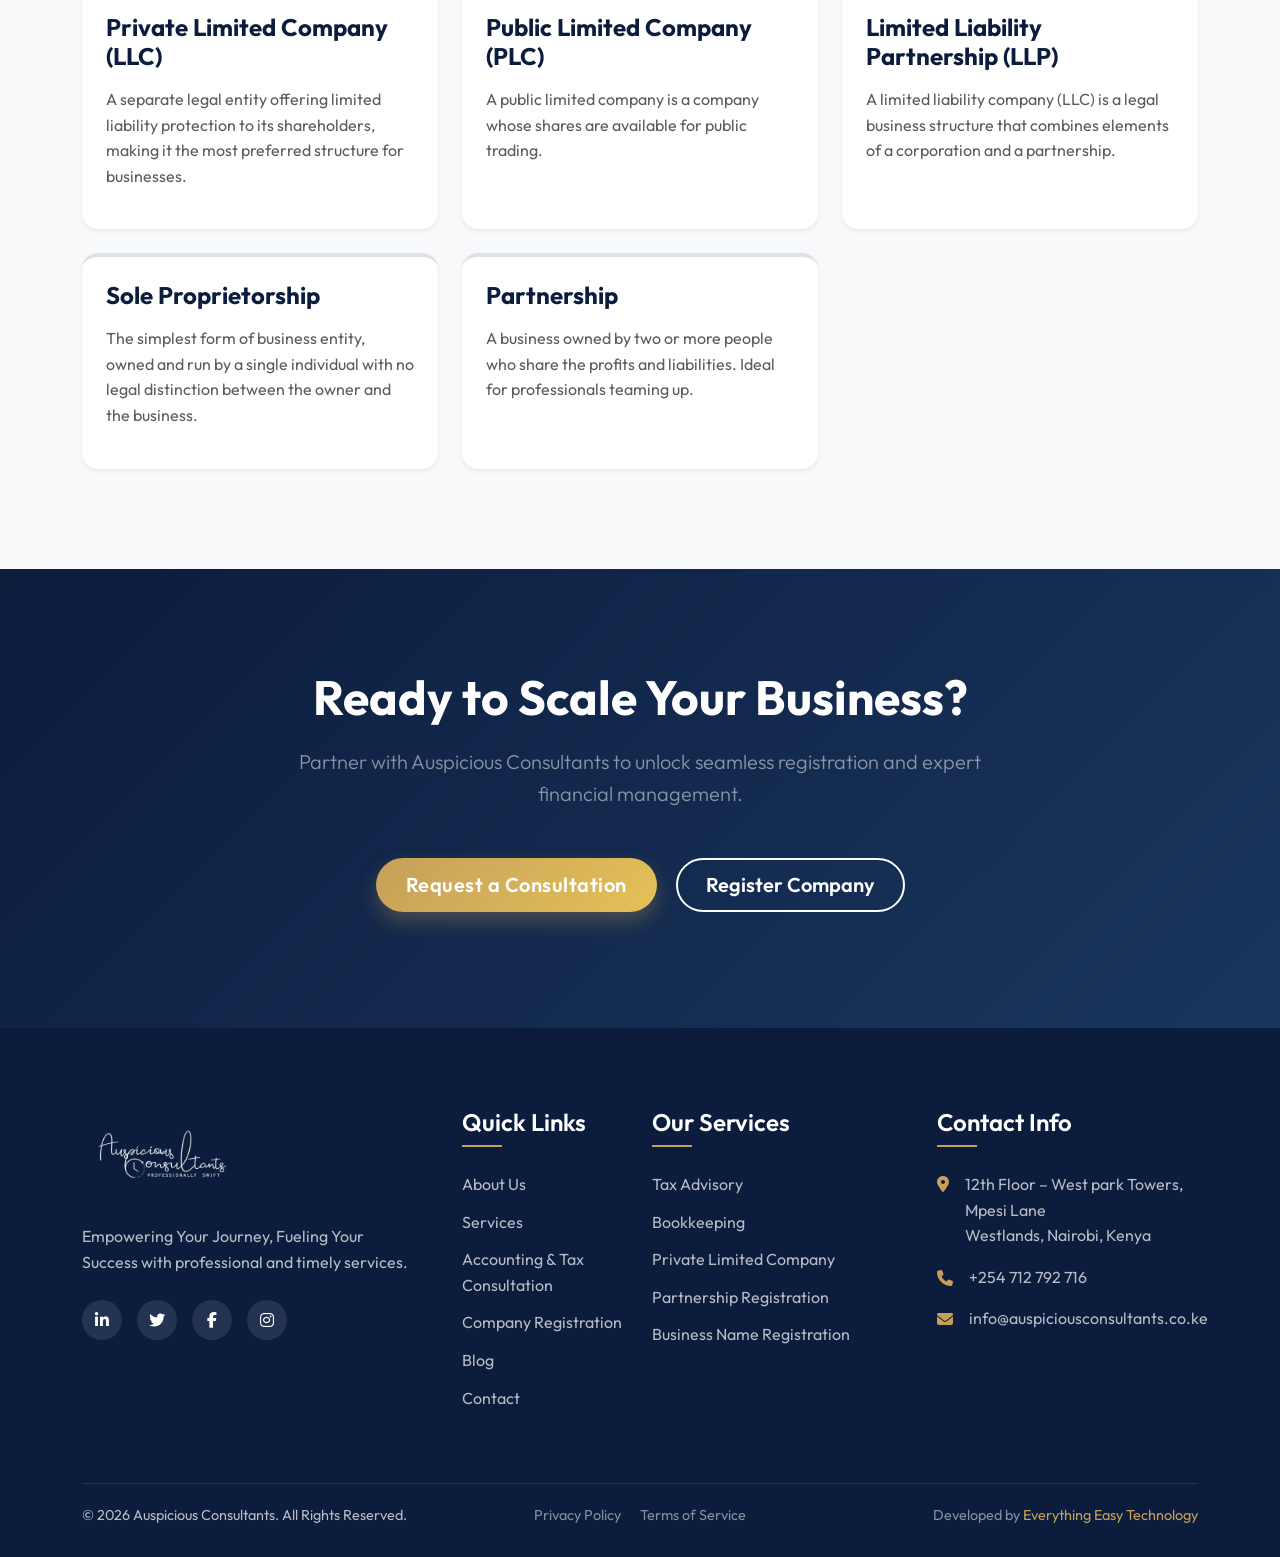
==== commit bb610096: "updated user form" ====
--- a/company-registration.html
+++ b/company-registration.html
@@ -1,188 +1,351 @@
-﻿<!DOCTYPE html>
+﻿<!doctype html>
 <html lang="en">
-
-<head>
-    <meta charset="UTF-8">
-    <meta name="viewport" content="width=device-width, initial-scale=1.0">
+  <head>
+    <meta charset="UTF-8" />
+    <meta name="viewport" content="width=device-width, initial-scale=1.0" />
     <title>Company Registration | Auspicious Consultants</title>
-    <link href="https://fonts.googleapis.com/css2?family=Outfit:wght@300;400;500;600;700;800&display=swap"
-        rel="stylesheet">
-    <link href="https://cdn.jsdelivr.net/npm/bootstrap@5.3.0/dist/css/bootstrap.min.css" rel="stylesheet">
-    <link rel="stylesheet" href="https://cdnjs.cloudflare.com/ajax/libs/font-awesome/6.4.0/css/all.min.css">
-    <link href="https://unpkg.com/aos@2.3.1/dist/aos.css" rel="stylesheet">
-    <link rel="stylesheet" href="css/style.css">
-</head>
-
-<body>
-
+    <link
+      href="https://fonts.googleapis.com/css2?family=Outfit:wght@300;400;500;600;700;800&display=swap"
+      rel="stylesheet"
+    />
+    <link
+      href="https://cdn.jsdelivr.net/npm/bootstrap@5.3.0/dist/css/bootstrap.min.css"
+      rel="stylesheet"
+    />
+    <link
+      rel="stylesheet"
+      href="https://cdnjs.cloudflare.com/ajax/libs/font-awesome/6.4.0/css/all.min.css"
+    />
+    <link href="https://unpkg.com/aos@2.3.1/dist/aos.css" rel="stylesheet" />
+    <link rel="stylesheet" href="css/style.css" />
+  </head>
+
+  <body>
     <div id="nav-placeholder"></div>
 
     <!-- Page Header -->
     <section class="page-header">
-        <div class="container">
-            <h1 data-aos="fade-up">Company Registration</h1>
-            <nav aria-label="breadcrumb" data-aos="fade-up" data-aos-delay="100">
-                <ol class="breadcrumb">
-                    <li class="breadcrumb-item"><a href="index.html">Home</a></li>
-                    <li class="breadcrumb-item active" aria-current="page">Company Registration</li>
-                </ol>
-            </nav>
-        </div>
+      <div class="container">
+        <h1 data-aos="fade-up">Company Registration</h1>
+        <nav aria-label="breadcrumb" data-aos="fade-up" data-aos-delay="100">
+          <ol class="breadcrumb">
+            <li class="breadcrumb-item"><a href="index.html">Home</a></li>
+            <li class="breadcrumb-item active" aria-current="page">
+              Company Registration
+            </li>
+          </ol>
+        </nav>
+      </div>
     </section>
 
     <!-- Registration Services -->
     <section class="section-padding">
-        <div class="container">
-            <div class="row align-items-center mb-5 pb-5 border-bottom" data-aos="fade-up">
-                <div class="col-lg-6">
-                    <img src="https://images.unsplash.com/photo-1450101499163-c8848c66ca85?auto=format&fit=crop&q=80&w=1000"
-                        class="img-fluid rounded-4 shadow" alt="Company Registration">
-                </div>
-                <div class="col-lg-5 offset-lg-1 mt-4 mt-lg-0">
-                    <div class="service-icon"><i class="fa-solid fa-file-contract"></i></div>
-                    <h3 class="mb-3 text-primary-theme">Company Registration Services</h3>
-                    <p class="text-muted">Streamline the process of establishing your business with our expert Company
-                        Registration Services. Our team is dedicated to guiding you through the complexities of legal
-                        formalities, documentation, and compliance.</p>
-                    <ul class="list-unstyled mt-4">
-                        <li class="mb-2"><i class="fa-solid fa-check text-accent me-2"></i> Private Limited Company</li>
-                        <li class="mb-2"><i class="fa-solid fa-check text-accent me-2"></i> Partnership Registration
-                        </li>
-                        <li class="mb-2"><i class="fa-solid fa-check text-accent me-2"></i> Business Name Registration
-                            (sole proprietor)</li>
-                        <li class="mb-2"><i class="fa-solid fa-check text-accent me-2"></i> Conversion of the business
-                            name to Private Limited Company</li>
-                        <li class="mb-2"><i class="fa-solid fa-check text-accent me-2"></i> Change of Directors</li>
-                    </ul>
-                </div>
-            </div>
-        </div>
+      <div class="container">
+        <div
+          class="row align-items-center mb-5 pb-5 border-bottom"
+          data-aos="fade-up"
+        >
+          <div class="col-lg-6">
+            <img
+              src="./images/buld.webp"
+              class="img-fluid rounded-4 shadow"
+              alt="Company Registration"
+              style="width: 500px"
+            />
+          </div>
+          <div class="col-lg-5 offset-lg-1 mt-4 mt-lg-0">
+            <div class="service-icon">
+              <i class="fa-solid fa-file-contract"></i>
+            </div>
+            <h3 class="mb-3 text-primary-theme">
+              Company Registration Services
+            </h3>
+            <p class="text-muted">
+              Streamline the process of establishing your business with our
+              expert Company Registration Services. Our team is dedicated to
+              guiding you through the complexities of legal formalities,
+              documentation, and compliance.
+            </p>
+            <ul class="list-unstyled mt-4">
+              <li class="mb-2">
+                <i class="fa-solid fa-check text-accent me-2"></i> Private
+                Limited Company
+              </li>
+              <li class="mb-2">
+                <i class="fa-solid fa-check text-accent me-2"></i> Partnership
+                Registration
+              </li>
+              <li class="mb-2">
+                <i class="fa-solid fa-check text-accent me-2"></i> Business Name
+                Registration (sole proprietor)
+              </li>
+              <li class="mb-2">
+                <i class="fa-solid fa-check text-accent me-2"></i> Conversion of
+                the business name to Private Limited Company
+              </li>
+              <li class="mb-2">
+                <i class="fa-solid fa-check text-accent me-2"></i> Change of
+                Directors
+              </li>
+            </ul>
+          </div>
+        </div>
+      </div>
     </section>
 
     <!-- Registration Requirements -->
     <section class="section-padding bg-light-gray">
-        <div class="container">
-            <div class="row text-center mb-5" data-aos="fade-up">
-                <div class="col-lg-8 mx-auto">
-                    <div class="section-title text-center">
-                        <span class="section-subtitle">What You Need</span>
-                        <h2>Registration Requirements</h2>
-                    </div>
-                </div>
-            </div>
-            <div class="row g-4">
-                <div class="col-lg-3 col-md-6" data-aos="fade-up" data-aos-delay="100">
-                    <div class="service-card text-center">
-                        <div class="service-icon mx-auto"><i class="fa-solid fa-id-card"></i></div>
-                        <h4>Identification</h4>
-                        <p class="text-muted">Copies of National ID or Passport for all directors and shareholders.</p>
-                    </div>
-                </div>
-                <div class="col-lg-3 col-md-6" data-aos="fade-up" data-aos-delay="200">
-                    <div class="service-card text-center">
-                        <div class="service-icon mx-auto"><i class="fa-solid fa-passport"></i></div>
-                        <h4>Passport Photos</h4>
-                        <p class="text-muted">Recent passport-sized photographs of all company directors.</p>
-                    </div>
-                </div>
-                <div class="col-lg-3 col-md-6" data-aos="fade-up" data-aos-delay="300">
-                    <div class="service-card text-center">
-                        <div class="service-icon mx-auto"><i class="fa-solid fa-file-invoice"></i></div>
-                        <h4>KRA PIN</h4>
-                        <p class="text-muted">Personal KRA PIN certificates for all directors involved.</p>
-                    </div>
-                </div>
-                <div class="col-lg-3 col-md-6" data-aos="fade-up" data-aos-delay="400">
-                    <div class="service-card text-center">
-                        <div class="service-icon mx-auto"><i class="fa-solid fa-signature"></i></div>
-                        <h4>Proposed Names</h4>
-                        <p class="text-muted">At least 3 proposed company names for the name search and reservation
-                            process.</p>
-                    </div>
-                </div>
-            </div>
-        </div>
+      <div class="container">
+        <div class="row text-center mb-5" data-aos="fade-up">
+          <div class="col-lg-8 mx-auto">
+            <div class="section-title text-center">
+              <span class="section-subtitle">What You Need</span>
+              <h2>Registration Requirements</h2>
+            </div>
+          </div>
+        </div>
+        <div class="row g-4">
+          <div
+            class="col-lg-3 col-md-6"
+            data-aos="fade-up"
+            data-aos-delay="100"
+          >
+            <div class="service-card text-center">
+              <div class="service-icon mx-auto">
+                <i class="fa-solid fa-signature"></i>
+              </div>
+              <h4>Proposed Company Names</h4>
+              <p class="text-muted">
+                At least 3 proposed company names for the name search and
+                reservation process.
+              </p>
+            </div>
+          </div>
+          <div
+            class="col-lg-3 col-md-6"
+            data-aos="fade-up"
+            data-aos-delay="200"
+          >
+            <div class="service-card text-center">
+              <div class="service-icon mx-auto">
+                <i class="fa-solid fa-map-location-dot"></i>
+              </div>
+              <h4>Company Address</h4>
+              <p class="text-muted">
+                Proposed company physical address, postal address, Phone No &
+                email address.
+              </p>
+            </div>
+          </div>
+          <div
+            class="col-lg-3 col-md-6"
+            data-aos="fade-up"
+            data-aos-delay="300"
+          >
+            <div class="service-card text-center">
+              <div class="service-icon mx-auto">
+                <i class="fa-solid fa-users"></i>
+              </div>
+              <h4>Director's/Shareholder's</h4>
+              <p class="text-muted">
+                Director's identification details, contact details, residential
+                details etc.
+              </p>
+            </div>
+          </div>
+          <div
+            class="col-lg-3 col-md-6"
+            data-aos="fade-up"
+            data-aos-delay="400"
+          >
+            <div class="service-card text-center">
+              <div class="service-icon mx-auto">
+                <i class="fa-solid fa-chart-pie"></i>
+              </div>
+              <h4>Share Allocation</h4>
+              <p class="text-muted">
+                Distribution of company shares in percentage among shareholders.
+              </p>
+            </div>
+          </div>
+        </div>
+      </div>
     </section>
 
     <!-- Post Registration -->
     <section class="section-padding">
-        <div class="container">
-            <div class="row align-items-center">
-                <div class="col-lg-5 mb-5 mb-lg-0" data-aos="fade-right">
-                    <div class="section-title">
-                        <span class="section-subtitle">Beyond Registration</span>
-                        <h2>Post-Registration Support</h2>
-                    </div>
-                    <p class="text-muted mb-4">Registering your company is just the beginning. We provide comprehensive
-                        post-registration support to ensure your business remains compliant and operational.</p>
-                    <ul class="list-unstyled mb-0">
-                        <li class="mb-3"><i class="fa-solid fa-check-circle text-accent me-2"></i> Company KRA PIN
-                            Registration</li>
-                        <li class="mb-3"><i class="fa-solid fa-check-circle text-accent me-2"></i> CR12 Application</li>
-                        <li class="mb-3"><i class="fa-solid fa-check-circle text-accent me-2"></i> AGPO Registration
-                        </li>
-                        <li><i class="fa-solid fa-check-circle text-accent me-2"></i> Business Permit Assistance</li>
-                    </ul>
-                </div>
-                <div class="col-lg-6 offset-lg-1" data-aos="fade-left">
-                    <img src="https://images.unsplash.com/photo-1556761175-5973dc0f32e7?auto=format&fit=crop&q=80&w=1000"
-                        class="img-fluid rounded-4 shadow-lg" alt="Business Support">
-                </div>
-            </div>
-        </div>
+      <div class="container">
+        <div class="row align-items-center">
+          <div class="col-lg-5 mb-5 mb-lg-0" data-aos="fade-right">
+            <div class="section-title">
+              <span class="section-subtitle">Beyond Registration</span>
+              <h2>Post-Registration Support</h2>
+            </div>
+            <p class="text-muted mb-4">
+              Registering your company is just the beginning. We provide
+              comprehensive post-registration support to ensure your business
+              remains compliant and operational.
+            </p>
+            <ul class="list-unstyled mb-0">
+              <li class="mb-3">
+                <i class="fa-solid fa-check-circle text-accent me-2"></i>
+                Company KRA PIN Registration
+              </li>
+              <li class="mb-3">
+                <i class="fa-solid fa-check-circle text-accent me-2"></i>
+                Trademark Registration
+              </li>
+              <li class="mb-3">
+                <i class="fa-solid fa-check-circle text-accent me-2"></i>
+                National Construction Authority Registration
+              </li>
+              <li class="mb-3">
+                <i class="fa-solid fa-check-circle text-accent me-2"></i>
+                Accounting and Tax Advisory
+              </li>
+              <li class="mb-3">
+                <i class="fa-solid fa-check-circle text-accent me-2"></i>
+                Communication Authority License Application
+              </li>
+              <li class="mb-3">
+                <i class="fa-solid fa-check-circle text-accent me-2"></i>
+                AGPO Registration
+              </li>
+              <li class="mb-3">
+                <i class="fa-solid fa-check-circle text-accent me-2"></i>
+                Business Permit Assistance
+              </li>
+              <li>
+                <i class="fa-solid fa-check-circle text-accent me-2"></i>
+                Project Management
+              </li>
+            </ul>
+          </div>
+          <div class="col-lg-6 offset-lg-1" data-aos="fade-left">
+            <img
+              src="images/company.jpg"
+              class="img-fluid rounded-4 shadow-lg"
+              alt="Business Support"
+            />
+          </div>
+        </div>
+      </div>
     </section>
 
     <!-- Business Types -->
     <section class="section-padding bg-light-gray">
-        <div class="container">
-            <div class="row align-items-center mb-5" data-aos="fade-up">
-                <div class="col-lg-8 mx-auto text-center">
-                    <div class="section-title">
-                        <span class="section-subtitle">Entities</span>
-                        <h2>Common Business Structures</h2>
-                    </div>
-                </div>
-            </div>
-            <div class="row g-4">
-                <div class="col-lg-4 col-md-6" data-aos="fade-up" data-aos-delay="100">
-                    <div class="bg-white p-4 rounded-4 shadow-sm h-100 border-top border-4 border-premium">
-                        <h4 class="mb-3">Sole Proprietorship</h4>
-                        <p class="text-muted">The simplest form of business entity, owned and run by a single individual
-                            with no legal distinction between the owner and the business.</p>
-                    </div>
-                </div>
-                <div class="col-lg-4 col-md-6" data-aos="fade-up" data-aos-delay="200">
-                    <div class="bg-white p-4 rounded-4 shadow-sm h-100 border-top border-4 border-premium">
-                        <h4 class="mb-3">Partnership</h4>
-                        <p class="text-muted">A business owned by two or more people who share the profits and
-                            liabilities. Ideal for professionals teaming up.</p>
-                    </div>
-                </div>
-                <div class="col-lg-4 col-md-6" data-aos="fade-up" data-aos-delay="300">
-                    <div class="bg-white p-4 rounded-4 shadow-sm h-100 border-top border-4 border-premium">
-                        <h4 class="mb-3">Private Limited Company</h4>
-                        <p class="text-muted">A separate legal entity offering limited liability protection to its
-                            shareholders, making it the most preferred structure for businesses.</p>
-                    </div>
-                </div>
-            </div>
-        </div>
+      <div class="container">
+        <div class="row align-items-center mb-5" data-aos="fade-up">
+          <div class="col-lg-8 mx-auto text-center">
+            <div class="section-title">
+              <span class="section-subtitle">Entities</span>
+              <h2>Common Business Structures</h2>
+            </div>
+          </div>
+        </div>
+        <div class="row g-4">
+          <div
+            class="col-lg-4 col-md-6"
+            data-aos="fade-up"
+            data-aos-delay="100"
+          >
+            <div
+              class="bg-white p-4 rounded-4 shadow-sm h-100 border-top border-4 border-premium"
+            >
+              <h4 class="mb-3">Private Limited Company (LLC)</h4>
+              <p class="text-muted">
+                A separate legal entity offering limited liability protection to
+                its shareholders, making it the most preferred structure for
+                businesses.
+              </p>
+            </div>
+          </div>
+          <div
+            class="col-lg-4 col-md-6"
+            data-aos="fade-up"
+            data-aos-delay="200"
+          >
+            <div
+              class="bg-white p-4 rounded-4 shadow-sm h-100 border-top border-4 border-premium"
+            >
+              <h4 class="mb-3">Public Limited Company (PLC)</h4>
+              <p class="text-muted">
+                A public limited company is a company whose shares are available
+                for public trading.
+              </p>
+            </div>
+          </div>
+          <div
+            class="col-lg-4 col-md-6"
+            data-aos="fade-up"
+            data-aos-delay="300"
+          >
+            <div
+              class="bg-white p-4 rounded-4 shadow-sm h-100 border-top border-4 border-premium"
+            >
+              <h4 class="mb-3">Limited Liability Partnership (LLP)</h4>
+              <p class="text-muted">
+                A limited liability company (LLC) is a legal business structure
+                that combines elements of a corporation and a partnership.
+              </p>
+            </div>
+          </div>
+          <div
+            class="col-lg-4 col-md-6"
+            data-aos="fade-up"
+            data-aos-delay="400"
+          >
+            <div
+              class="bg-white p-4 rounded-4 shadow-sm h-100 border-top border-4 border-premium"
+            >
+              <h4 class="mb-3">Sole Proprietorship</h4>
+              <p class="text-muted">
+                The simplest form of business entity, owned and run by a single
+                individual with no legal distinction between the owner and the
+                business.
+              </p>
+            </div>
+          </div>
+          <div
+            class="col-lg-4 col-md-6"
+            data-aos="fade-up"
+            data-aos-delay="500"
+          >
+            <div
+              class="bg-white p-4 rounded-4 shadow-sm h-100 border-top border-4 border-premium"
+            >
+              <h4 class="mb-3">Partnership</h4>
+              <p class="text-muted">
+                A business owned by two or more people who share the profits and
+                liabilities. Ideal for professionals teaming up.
+              </p>
+            </div>
+          </div>
+        </div>
+      </div>
     </section>
 
     <!-- Call to Action -->
     <section class="cta-section">
-        <div class="container">
-            <div class="row justify-content-center">
-                <div class="col-lg-8 text-center cta-content" data-aos="zoom-in">
-                    <h2>Ready to Scale Your Business?</h2>
-                    <p class="lead mb-5 text-white-50">Partner with Auspicious Consultants to unlock seamless
-                        registration and expert financial management.</p>
-                    <a href="contact.html" class="btn btn-premium btn-lg me-3 mb-3">Request a Consultation</a>
-                    <a href="company-registration.html"
-                        class="btn btn-outline-premium text-white border-white btn-lg mb-3">Register Company</a>
-                </div>
-            </div>
-        </div>
+      <div class="container">
+        <div class="row justify-content-center">
+          <div class="col-lg-8 text-center cta-content" data-aos="zoom-in">
+            <h2>Ready to Scale Your Business?</h2>
+            <p class="lead mb-5 text-white-50">
+              Partner with Auspicious Consultants to unlock seamless
+              registration and expert financial management.
+            </p>
+            <a href="contact.html" class="btn btn-premium btn-lg me-3 mb-3"
+              >Request a Consultation</a
+            >
+            <a
+              href="company-registration.html"
+              class="btn btn-outline-premium text-white border-white btn-lg mb-3"
+              >Register Company</a
+            >
+          </div>
+        </div>
+      </div>
     </section>
 
     <div id="footer-placeholder"></div>
@@ -190,6 +353,5 @@
     <script src="https://cdn.jsdelivr.net/npm/bootstrap@5.3.0/dist/js/bootstrap.bundle.min.js"></script>
     <script src="https://unpkg.com/aos@2.3.1/dist/aos.js"></script>
     <script src="js/main.js"></script>
-</body>
-
+  </body>
 </html>
